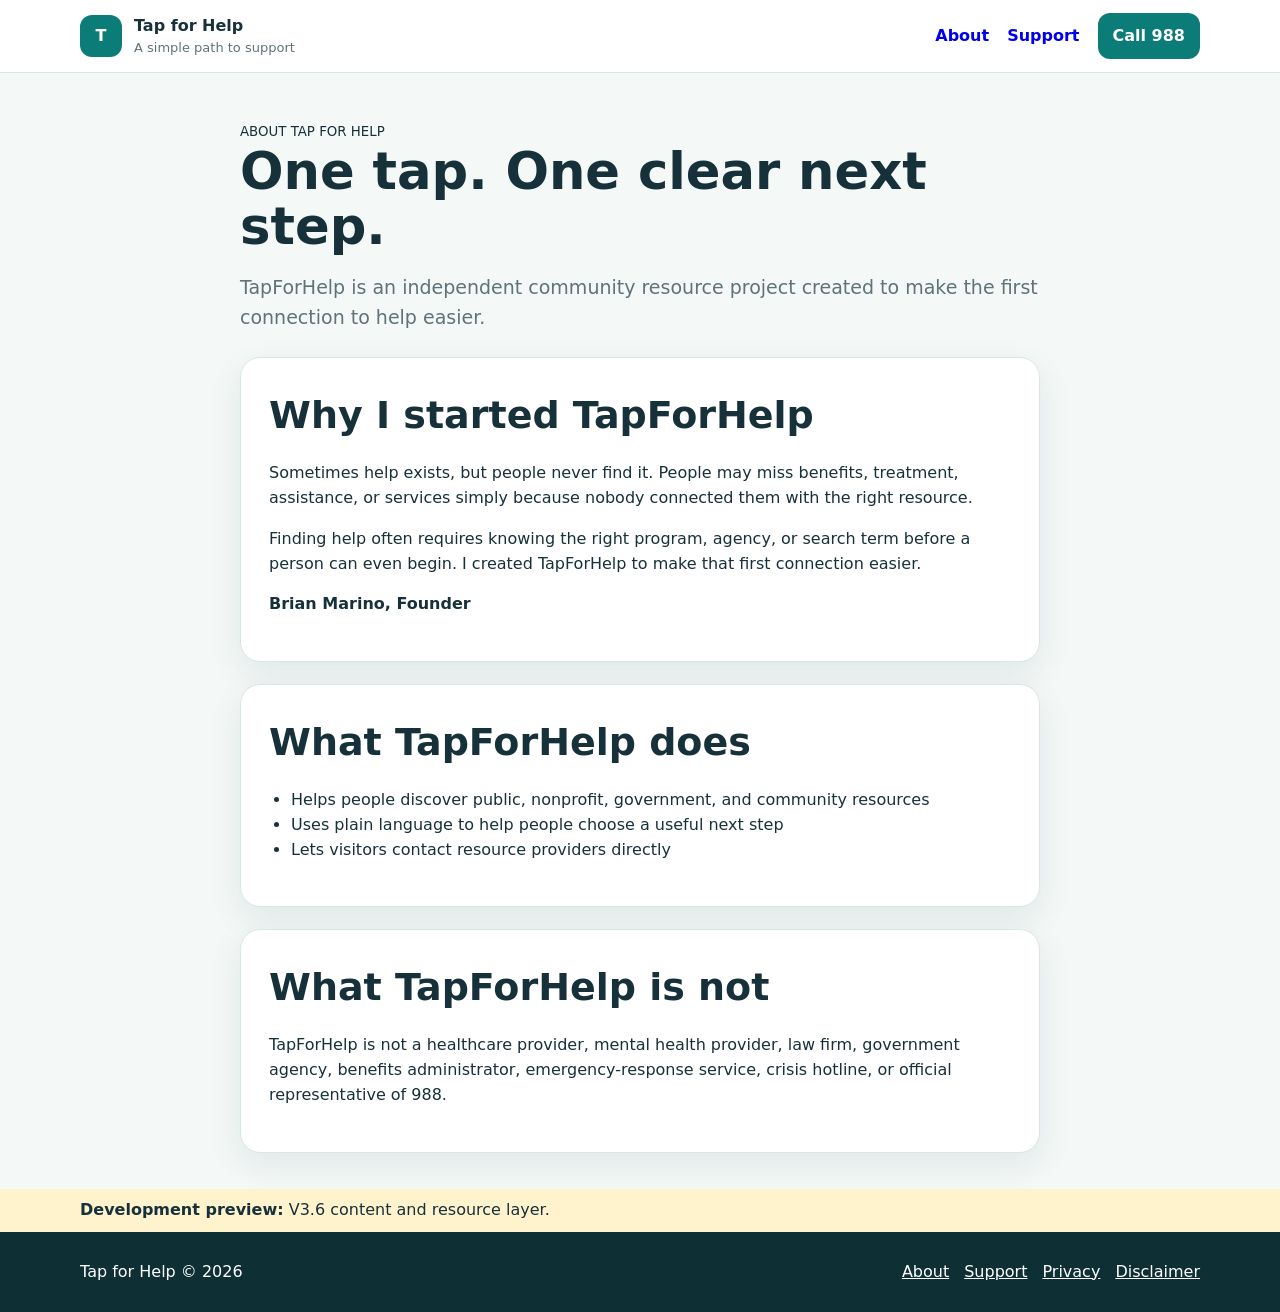
==== about.html @ b665d88f "Initial TapForHelp V3.6 Deployment" ====
<!doctype html><html lang="en"><head><meta charset="utf-8"><meta name="viewport" content="width=device-width,initial-scale=1"><title>About | Tap for Help</title><link rel="stylesheet" href="styles.css"></head><body><header><div class="wrap bar"><a class="brand" href="index.html"><span class="mark">T</span><span><strong>Tap for Help</strong><small>A simple path to support</small></span></a><nav class="nav"><a class="hide" href="about.html">About</a><a class="hide" href="support.html">Support</a><a class="call" href="tel:988">Call 988</a></nav></div></header><main><section class="page"><div class="wrap narrow"><small>ABOUT TAP FOR HELP</small><h1>One tap. One clear next step.</h1><p class="lead">TapForHelp is an independent community resource project created to make the first connection to help easier.</p><div class="panel"><h2>Why I started TapForHelp</h2><p>Sometimes help exists, but people never find it. People may miss benefits, treatment, assistance, or services simply because nobody connected them with the right resource.</p><p>Finding help often requires knowing the right program, agency, or search term before a person can even begin. I created TapForHelp to make that first connection easier.</p><p><strong>Brian Marino, Founder</strong></p></div><div class="panel"><h2>What TapForHelp does</h2><ul><li>Helps people discover public, nonprofit, government, and community resources</li><li>Uses plain language to help people choose a useful next step</li><li>Lets visitors contact resource providers directly</li></ul></div><div class="panel"><h2>What TapForHelp is not</h2><p>TapForHelp is not a healthcare provider, mental health provider, law firm, government agency, benefits administrator, emergency-response service, crisis hotline, or official representative of 988.</p></div></div></section></main><div class="dev"><div class="wrap"><b>Development preview:</b> V3.6 content and resource layer.</div></div><footer><div class="wrap foot"><span>Tap for Help © <span id="year"></span></span><nav><a href="about.html">About</a><a href="support.html">Support</a><a href="privacy.html">Privacy</a><a href="disclaimer.html">Disclaimer</a></nav></div></footer><script src="script.js"></script></body></html>
---- styles.css ----
*{box-sizing:border-box}:root{--t:#0c7c78;--td:#075b58;--soft:#e7f5f3;--ink:#17313a;--mut:#5f7379;--bd:#d8e6e4;--warm:#fff8f1}body{margin:0;font:16px/1.55 Inter,system-ui,-apple-system,"Segoe UI",sans-serif;color:var(--ink);background:#f4f8f7}.wrap{width:min(calc(100% - 28px),1120px);margin:auto}.narrow{max-width:800px}header{position:sticky;top:0;z-index:10;background:#fffffff2;border-bottom:1px solid var(--bd);backdrop-filter:blur(10px)}.bar{min-height:72px;display:flex;align-items:center;justify-content:space-between}.brand{display:flex;gap:12px;align-items:center;color:var(--ink);text-decoration:none}.mark{display:grid;place-items:center;width:42px;height:42px;border-radius:12px;background:var(--t);color:white;font-weight:900}.brand strong,.brand small{display:block}.brand small{color:var(--mut);font-size:13px}.nav{display:flex;gap:18px;align-items:center}.nav a{font-weight:800;text-decoration:none}.call{background:var(--t);color:#fff!important;padding:11px 15px;border-radius:12px}.hero,.page{padding:46px 0 36px}h1{font-size:clamp(36px,4vw,54px);line-height:1.08;margin:0 0 12px}h2{font-size:clamp(27px,3.2vw,38px);margin:0 0 13px}h3{font-size:20px;margin:0 0 8px}.lead{font-size:19px;color:var(--mut);max-width:850px;margin-bottom:25px}.grid,.paths,.resources{display:grid;grid-template-columns:repeat(3,1fr);gap:16px}.card,.path,.resource,.panel{background:#fff;border:1px solid var(--bd);border-radius:20px;box-shadow:0 12px 34px #11414617}.card{padding:18px;min-height:145px;display:flex;flex-direction:column;align-items:center;justify-content:center;text-align:center;color:var(--ink);text-decoration:none}.icon{display:grid;place-items:center;width:48px;height:48px;border-radius:14px;background:#dff4f2;color:var(--td);margin-bottom:12px}.icon svg{width:26px;height:26px;fill:none;stroke:currentColor;stroke-width:1.9;stroke-linecap:round;stroke-linejoin:round}.card strong{display:block;font-size:17px}.card small{display:block;color:var(--mut);font-size:14px;line-height:1.35;margin-top:4px}.unsure{display:flex;justify-content:space-between;margin-top:18px;padding:20px 24px;border-radius:20px;background:var(--t);color:white;text-decoration:none}.unsure strong,.unsure small{display:block}.section{padding:52px 0}.soft{background:var(--soft)}.paths,.resources{margin-top:24px}.path{padding:20px;color:var(--ink);text-decoration:none;font-weight:800}.path small{display:block;color:var(--mut);font-weight:500;margin-top:4px}.resource{padding:22px;display:flex;flex-direction:column}.resource p,.meta{color:var(--mut)}.meta{font-size:14px;margin-top:auto}.actions{display:flex;gap:8px;flex-wrap:wrap;margin-top:16px}.button{padding:9px 12px;border-radius:10px;background:var(--t);color:#fff;text-decoration:none;font-weight:800}.button.alt{background:#dff4f2;color:var(--td)}.urgent{padding:27px 0}.urgentbox{padding:21px 24px;border-radius:20px;border:1px solid #e8caa9;background:var(--warm);display:flex;align-items:center;justify-content:space-between;gap:18px}.founder{padding:52px 0;background:#fff}.panel{padding:28px;margin-top:22px}.panel ul{padding-left:22px}.notice{margin-top:25px;padding:18px;border-left:4px solid var(--t);background:var(--soft);color:var(--mut)}.dev{padding:9px;background:#fff3cd}footer{background:#0e2f34;color:#fff}.foot{padding:28px 0;display:flex;justify-content:space-between}.foot a{color:#fff;margin-left:15px}@media(max-width:800px){.grid,.paths,.resources{grid-template-columns:repeat(2,1fr)}.urgentbox{align-items:flex-start;flex-direction:column}}@media(max-width:540px){.nav .hide{display:none}.grid{gap:10px}.card{min-height:140px;padding:14px}.paths,.resources{grid-template-columns:1fr}.actions{display:grid}.button{text-align:center}.foot{display:block}.foot nav{margin-top:12px}.foot a{margin:0 12px 0 0}}
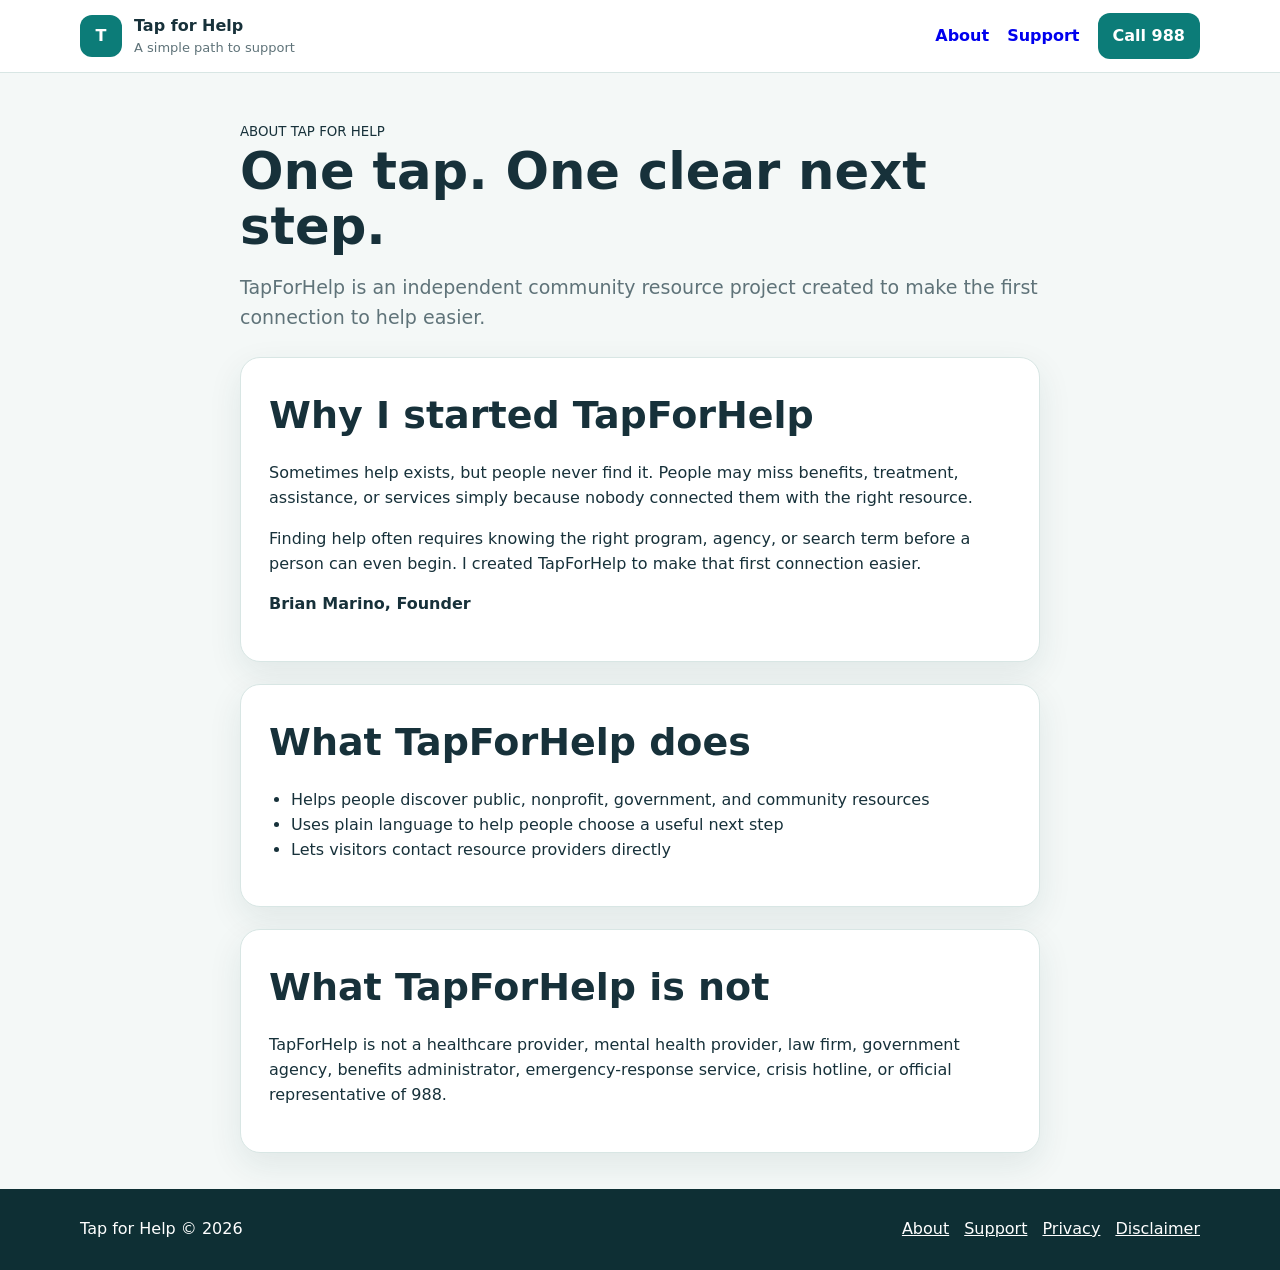
==== commit 6a52a7c0: "Remove remaining development banners" ====
--- a/about.html
+++ b/about.html
@@ -1 +1,2 @@
-<!doctype html><html lang="en"><head><meta charset="utf-8"><meta name="viewport" content="width=device-width,initial-scale=1"><title>About | Tap for Help</title><link rel="stylesheet" href="styles.css"></head><body><header><div class="wrap bar"><a class="brand" href="index.html"><span class="mark">T</span><span><strong>Tap for Help</strong><small>A simple path to support</small></span></a><nav class="nav"><a class="hide" href="about.html">About</a><a class="hide" href="support.html">Support</a><a class="call" href="tel:988">Call 988</a></nav></div></header><main><section class="page"><div class="wrap narrow"><small>ABOUT TAP FOR HELP</small><h1>One tap. One clear next step.</h1><p class="lead">TapForHelp is an independent community resource project created to make the first connection to help easier.</p><div class="panel"><h2>Why I started TapForHelp</h2><p>Sometimes help exists, but people never find it. People may miss benefits, treatment, assistance, or services simply because nobody connected them with the right resource.</p><p>Finding help often requires knowing the right program, agency, or search term before a person can even begin. I created TapForHelp to make that first connection easier.</p><p><strong>Brian Marino, Founder</strong></p></div><div class="panel"><h2>What TapForHelp does</h2><ul><li>Helps people discover public, nonprofit, government, and community resources</li><li>Uses plain language to help people choose a useful next step</li><li>Lets visitors contact resource providers directly</li></ul></div><div class="panel"><h2>What TapForHelp is not</h2><p>TapForHelp is not a healthcare provider, mental health provider, law firm, government agency, benefits administrator, emergency-response service, crisis hotline, or official representative of 988.</p></div></div></section></main><div class="dev"><div class="wrap"><b>Development preview:</b> V3.6 content and resource layer.</div></div><footer><div class="wrap foot"><span>Tap for Help © <span id="year"></span></span><nav><a href="about.html">About</a><a href="support.html">Support</a><a href="privacy.html">Privacy</a><a href="disclaimer.html">Disclaimer</a></nav></div></footer><script src="script.js"></script></body></html>+<!DOCTYPE html>
+<html lang="en"><head><meta charset="utf-8"/><meta content="width=device-width,initial-scale=1" name="viewport"/><title>About | Tap for Help</title><link href="styles.css" rel="stylesheet"/></head><body><header><div class="wrap bar"><a class="brand" href="index.html"><span class="mark">T</span><span><strong>Tap for Help</strong><small>A simple path to support</small></span></a><nav class="nav"><a class="hide" href="about.html">About</a><a class="hide" href="support.html">Support</a><a class="call" href="tel:988">Call 988</a></nav></div></header><main><section class="page"><div class="wrap narrow"><small>ABOUT TAP FOR HELP</small><h1>One tap. One clear next step.</h1><p class="lead">TapForHelp is an independent community resource project created to make the first connection to help easier.</p><div class="panel"><h2>Why I started TapForHelp</h2><p>Sometimes help exists, but people never find it. People may miss benefits, treatment, assistance, or services simply because nobody connected them with the right resource.</p><p>Finding help often requires knowing the right program, agency, or search term before a person can even begin. I created TapForHelp to make that first connection easier.</p><p><strong>Brian Marino, Founder</strong></p></div><div class="panel"><h2>What TapForHelp does</h2><ul><li>Helps people discover public, nonprofit, government, and community resources</li><li>Uses plain language to help people choose a useful next step</li><li>Lets visitors contact resource providers directly</li></ul></div><div class="panel"><h2>What TapForHelp is not</h2><p>TapForHelp is not a healthcare provider, mental health provider, law firm, government agency, benefits administrator, emergency-response service, crisis hotline, or official representative of 988.</p></div></div></section></main><footer><div class="wrap foot"><span>Tap for Help © <span id="year"></span></span><nav><a href="about.html">About</a><a href="support.html">Support</a><a href="privacy.html">Privacy</a><a href="disclaimer.html">Disclaimer</a></nav></div></footer><script src="script.js"></script></body></html>
--- a/styles.css
+++ b/styles.css
@@ -1 +1,2 @@
-*{box-sizing:border-box}:root{--t:#0c7c78;--td:#075b58;--soft:#e7f5f3;--ink:#17313a;--mut:#5f7379;--bd:#d8e6e4;--warm:#fff8f1}body{margin:0;font:16px/1.55 Inter,system-ui,-apple-system,"Segoe UI",sans-serif;color:var(--ink);background:#f4f8f7}.wrap{width:min(calc(100% - 28px),1120px);margin:auto}.narrow{max-width:800px}header{position:sticky;top:0;z-index:10;background:#fffffff2;border-bottom:1px solid var(--bd);backdrop-filter:blur(10px)}.bar{min-height:72px;display:flex;align-items:center;justify-content:space-between}.brand{display:flex;gap:12px;align-items:center;color:var(--ink);text-decoration:none}.mark{display:grid;place-items:center;width:42px;height:42px;border-radius:12px;background:var(--t);color:white;font-weight:900}.brand strong,.brand small{display:block}.brand small{color:var(--mut);font-size:13px}.nav{display:flex;gap:18px;align-items:center}.nav a{font-weight:800;text-decoration:none}.call{background:var(--t);color:#fff!important;padding:11px 15px;border-radius:12px}.hero,.page{padding:46px 0 36px}h1{font-size:clamp(36px,4vw,54px);line-height:1.08;margin:0 0 12px}h2{font-size:clamp(27px,3.2vw,38px);margin:0 0 13px}h3{font-size:20px;margin:0 0 8px}.lead{font-size:19px;color:var(--mut);max-width:850px;margin-bottom:25px}.grid,.paths,.resources{display:grid;grid-template-columns:repeat(3,1fr);gap:16px}.card,.path,.resource,.panel{background:#fff;border:1px solid var(--bd);border-radius:20px;box-shadow:0 12px 34px #11414617}.card{padding:18px;min-height:145px;display:flex;flex-direction:column;align-items:center;justify-content:center;text-align:center;color:var(--ink);text-decoration:none}.icon{display:grid;place-items:center;width:48px;height:48px;border-radius:14px;background:#dff4f2;color:var(--td);margin-bottom:12px}.icon svg{width:26px;height:26px;fill:none;stroke:currentColor;stroke-width:1.9;stroke-linecap:round;stroke-linejoin:round}.card strong{display:block;font-size:17px}.card small{display:block;color:var(--mut);font-size:14px;line-height:1.35;margin-top:4px}.unsure{display:flex;justify-content:space-between;margin-top:18px;padding:20px 24px;border-radius:20px;background:var(--t);color:white;text-decoration:none}.unsure strong,.unsure small{display:block}.section{padding:52px 0}.soft{background:var(--soft)}.paths,.resources{margin-top:24px}.path{padding:20px;color:var(--ink);text-decoration:none;font-weight:800}.path small{display:block;color:var(--mut);font-weight:500;margin-top:4px}.resource{padding:22px;display:flex;flex-direction:column}.resource p,.meta{color:var(--mut)}.meta{font-size:14px;margin-top:auto}.actions{display:flex;gap:8px;flex-wrap:wrap;margin-top:16px}.button{padding:9px 12px;border-radius:10px;background:var(--t);color:#fff;text-decoration:none;font-weight:800}.button.alt{background:#dff4f2;color:var(--td)}.urgent{padding:27px 0}.urgentbox{padding:21px 24px;border-radius:20px;border:1px solid #e8caa9;background:var(--warm);display:flex;align-items:center;justify-content:space-between;gap:18px}.founder{padding:52px 0;background:#fff}.panel{padding:28px;margin-top:22px}.panel ul{padding-left:22px}.notice{margin-top:25px;padding:18px;border-left:4px solid var(--t);background:var(--soft);color:var(--mut)}.dev{padding:9px;background:#fff3cd}footer{background:#0e2f34;color:#fff}.foot{padding:28px 0;display:flex;justify-content:space-between}.foot a{color:#fff;margin-left:15px}@media(max-width:800px){.grid,.paths,.resources{grid-template-columns:repeat(2,1fr)}.urgentbox{align-items:flex-start;flex-direction:column}}@media(max-width:540px){.nav .hide{display:none}.grid{gap:10px}.card{min-height:140px;padding:14px}.paths,.resources{grid-template-columns:1fr}.actions{display:grid}.button{text-align:center}.foot{display:block}.foot nav{margin-top:12px}.foot a{margin:0 12px 0 0}}+*{box-sizing:border-box}:root{--t:#0c7c78;--td:#075b58;--soft:#e7f5f3;--ink:#17313a;--mut:#5f7379;--bd:#d8e6e4;--warm:#fff8f1}body{margin:0;font:16px/1.55 Inter,system-ui,-apple-system,"Segoe UI",sans-serif;color:var(--ink);background:#f4f8f7}.wrap{width:min(calc(100% - 28px),1120px);margin:auto}.narrow{max-width:800px}header{position:sticky;top:0;z-index:10;background:#fffffff2;border-bottom:1px solid var(--bd);backdrop-filter:blur(10px)}.bar{min-height:72px;display:flex;align-items:center;justify-content:space-between}.brand{display:flex;gap:12px;align-items:center;color:var(--ink);text-decoration:none}.mark{display:grid;place-items:center;width:42px;height:42px;border-radius:12px;background:var(--t);color:white;font-weight:900}.brand strong,.brand small{display:block}.brand small{color:var(--mut);font-size:13px}.nav{display:flex;gap:18px;align-items:center}.nav a{font-weight:800;text-decoration:none}.call{background:var(--t);color:#fff!important;padding:11px 15px;border-radius:12px}.hero,.page{padding:46px 0 36px}h1{font-size:clamp(36px,4vw,54px);line-height:1.08;margin:0 0 12px}h2{font-size:clamp(27px,3.2vw,38px);margin:0 0 13px}h3{font-size:20px;margin:0 0 8px}.lead{font-size:19px;color:var(--mut);max-width:850px;margin-bottom:25px}.grid,.paths,.resources{display:grid;grid-template-columns:repeat(3,1fr);gap:16px}.card,.path,.resource,.panel{background:#fff;border:1px solid var(--bd);border-radius:20px;box-shadow:0 12px 34px #11414617}.card{padding:18px;min-height:145px;display:flex;flex-direction:column;align-items:center;justify-content:center;text-align:center;color:var(--ink);text-decoration:none}.icon{display:grid;place-items:center;width:48px;height:48px;border-radius:14px;background:#dff4f2;color:var(--td);margin-bottom:12px}.icon svg{width:26px;height:26px;fill:none;stroke:currentColor;stroke-width:1.9;stroke-linecap:round;stroke-linejoin:round}.card strong{display:block;font-size:17px}.card small{display:block;color:var(--mut);font-size:14px;line-height:1.35;margin-top:4px}.unsure{display:flex;justify-content:space-between;margin-top:18px;padding:20px 24px;border-radius:20px;background:var(--t);color:white;text-decoration:none}.unsure strong,.unsure small{display:block}.section{padding:52px 0}.soft{background:var(--soft)}.paths,.resources{margin-top:24px}.path{padding:20px;color:var(--ink);text-decoration:none;font-weight:800}.path small{display:block;color:var(--mut);font-weight:500;margin-top:4px}.resource{padding:22px;display:flex;flex-direction:column}.resource p,.meta{color:var(--mut)}.meta{font-size:14px;margin-top:auto}.actions{display:flex;gap:8px;flex-wrap:wrap;margin-top:16px}.button{padding:9px 12px;border-radius:10px;background:var(--t);color:#fff;text-decoration:none;font-weight:800}.button.alt{background:#dff4f2;color:var(--td)}.urgent{padding:27px 0}.urgentbox{padding:21px 24px;border-radius:20px;border:1px solid #e8caa9;background:var(--warm);display:flex;align-items:center;justify-content:space-between;gap:18px}.founder{padding:52px 0;background:#fff}.panel{padding:28px;margin-top:22px}.panel ul{padding-left:22px}.notice{margin-top:25px;padding:18px;border-left:4px solid var(--t);background:var(--soft);color:var(--mut)}footer{background:#0e2f34;color:#fff}.foot{padding:28px 0;display:flex;justify-content:space-between}.foot a{color:#fff;margin-left:15px}@media(max-width:800px){.grid,.paths,.resources{grid-template-columns:repeat(2,1fr)}.urgentbox{align-items:flex-start;flex-direction:column}}@media(max-width:540px){.nav .hide{display:none}.grid{gap:10px}.card{min-height:140px;padding:14px}.paths,.resources{grid-template-columns:1fr}.actions{display:grid}.button{text-align:center}.foot{display:block}.foot nav{margin-top:12px}.foot a{margin:0 12px 0 0}}
+.resource-section{padding:8px 0 34px;scroll-margin-top:88px}.resource-section>h2{padding-bottom:10px;border-bottom:1px solid var(--bd)}.resource-section+.resource-section{padding-top:28px}@media(max-width:540px){.resource-section{scroll-margin-top:78px}}
